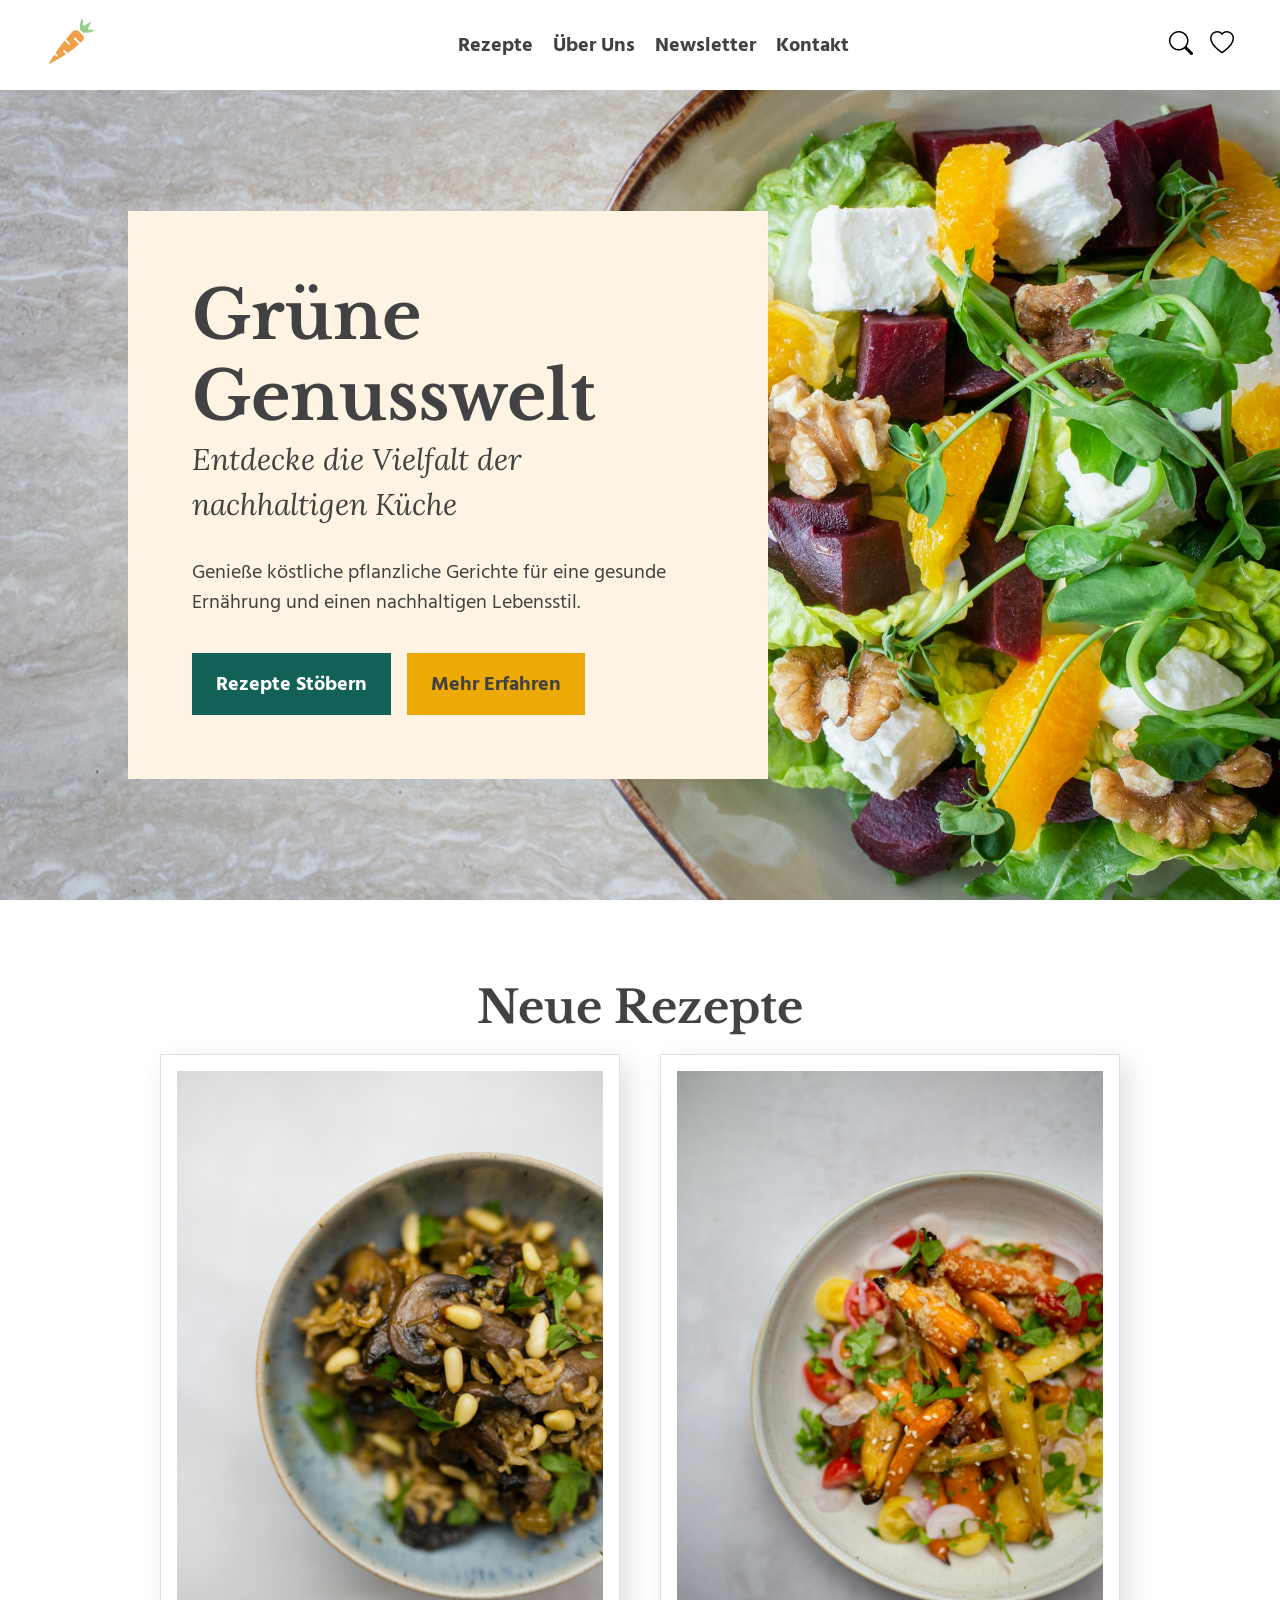
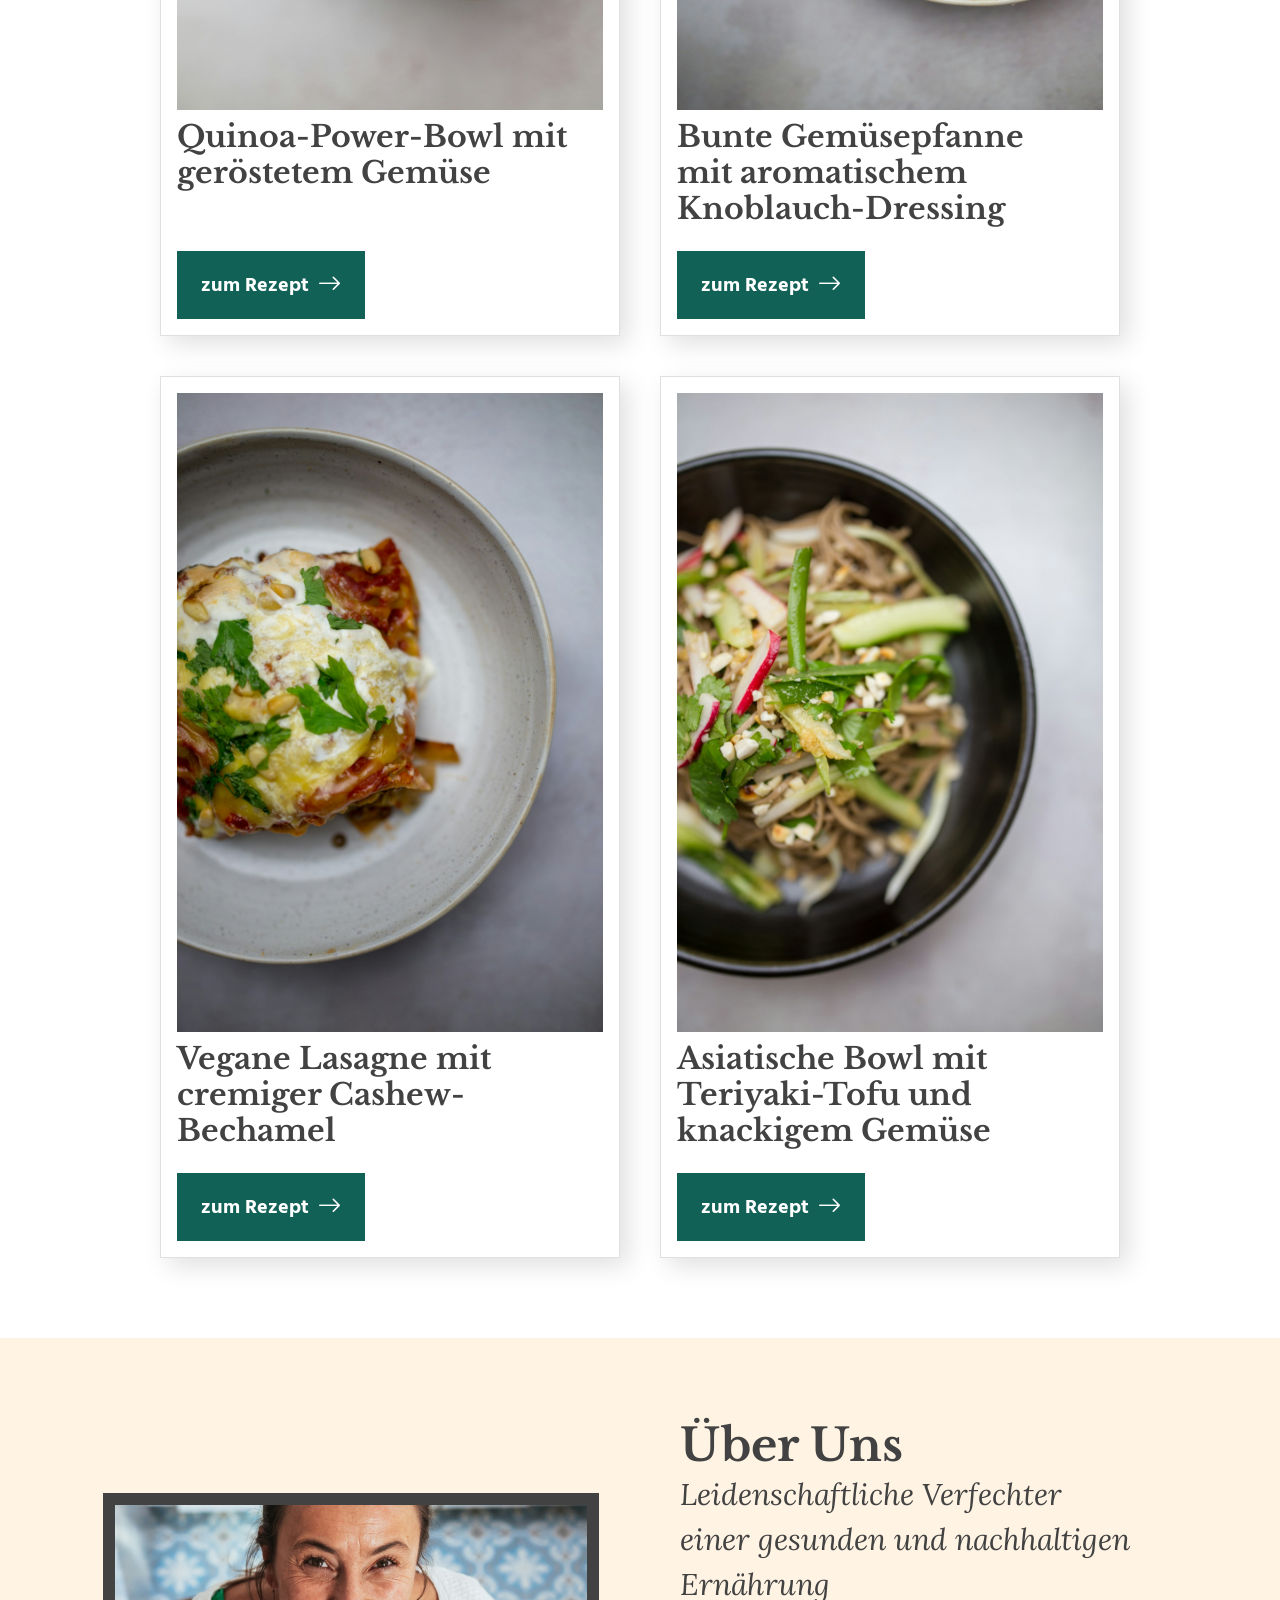
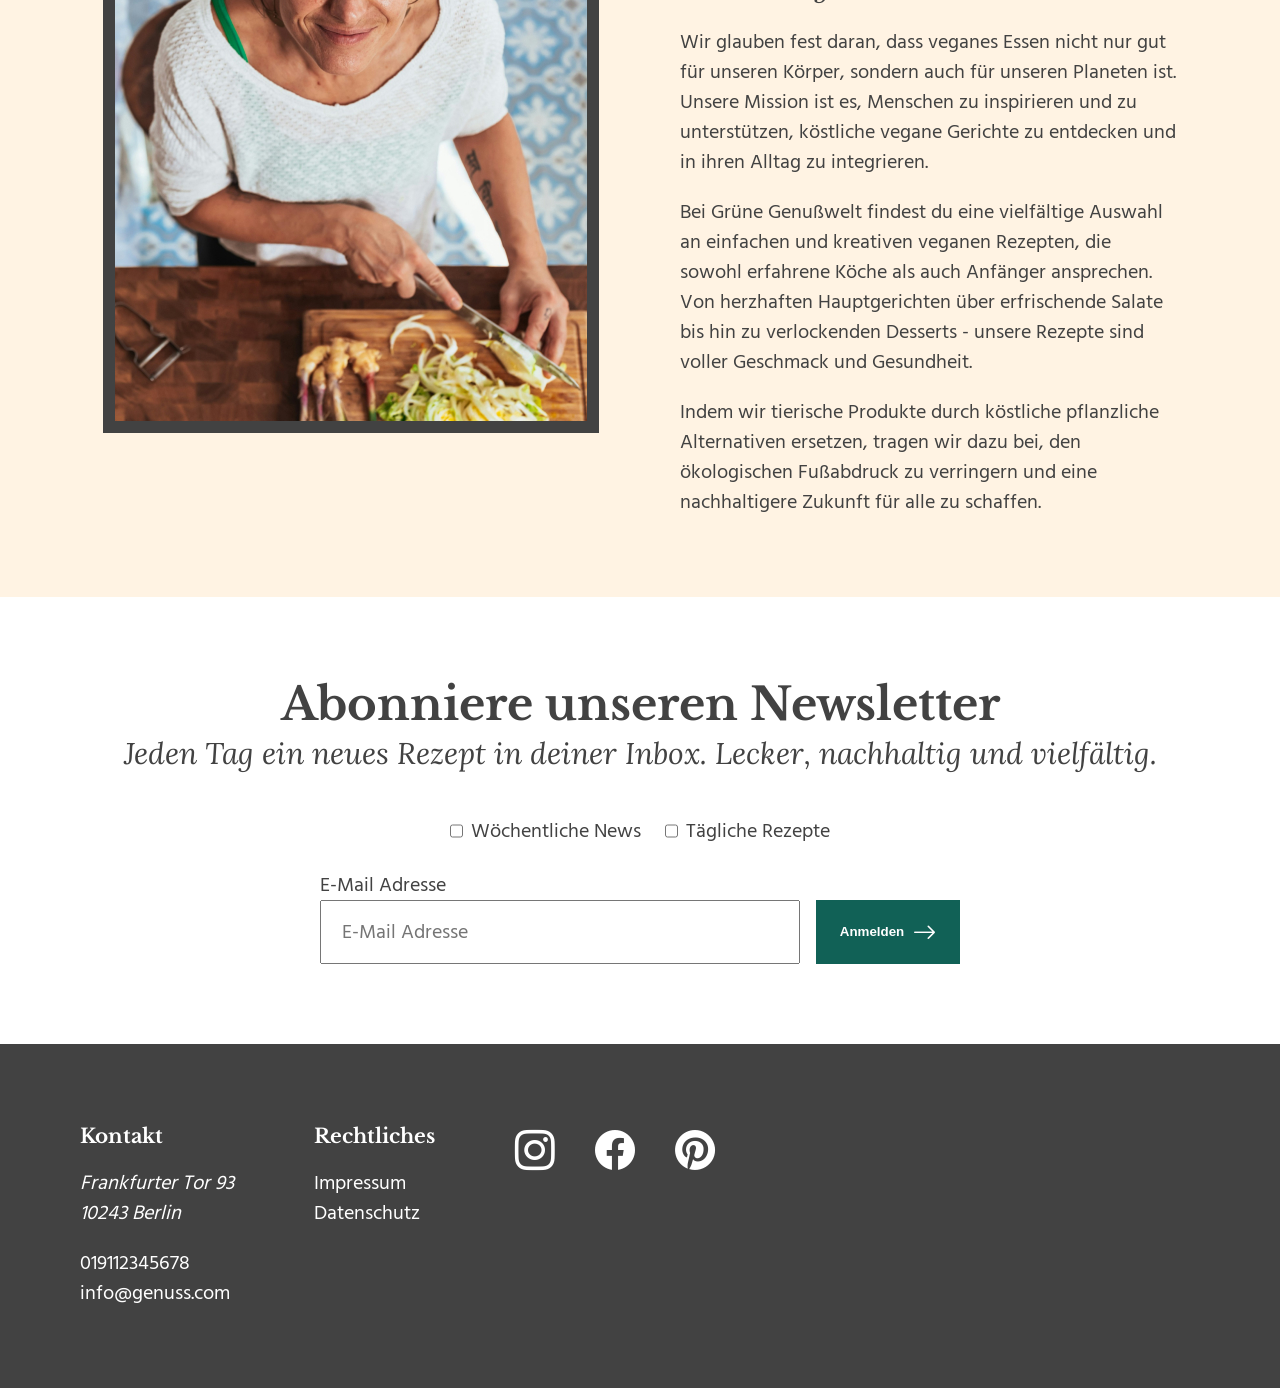
==== index.html @ 485408bf "Initial commit" ====
<!DOCTYPE html>
<html lang="de">

<head>
    <meta charset="UTF-8">
    <meta name="viewport" content="width=device-width, initial-scale=1.0">
    <title>Grüne Genusswelt</title>
    <meta name="description"
        content="Genieße köstliche pflanzliche Gerichte für eine gesunde Ernährung und einen nachhaltigen Lebensstil.">

    <meta name="author" content="Christine Hogg - karrieretutor.de">
    <link rel="icon" type="image/x-icon" href="images/gg-logo.png">
    <meta name="robots" content="index, follow">
    <link rel="stylesheet" href="assets/bootstrap-icons-1.13.2/bootstrap-icons.min.css">
    <link rel="stylesheet" href="css/fonts.css">
    <link rel="stylesheet" href="css/variables.css">
    <link rel="stylesheet" href="css/style.css">
    <link rel="stylesheet" href="css/sections.css">
</head>

<body>
    <header>
        <nav class="flex align-center px-2">
            <a aria-label="zur Startseite" href="index.html"><img src="images/gg-logo.png" alt=""></a>
            <ul class="flex nav-links">
                <li><a href="#rezepte">Rezepte</a></li>
                <li><a href="#about">Über Uns</a></li>
                <li><a href="#newsletter">Newsletter</a></li>
                <li><a href="#kontakt">Kontakt</a></li>
            </ul>
            <div class="icons">
                <button aria-label="suche"><i class="bi bi-search"></i></button>
                <button aria-label="favoriten"> <i class="bi bi-heart"></i></button>
            </div>
            <button aria-label="Menü" onclick="openNav()" class="hamburger"><i class="bi bi-list"></i></button>
        </nav>
        <!-- Overlay -->
        <div id="myNav" class="overlay px-2 py-2 display-none">
            <button onclick="closeNav()" class="closebtn"><i class="bi bi-x-lg"></i></button>
            <div class="overlay-content flex">
                <ul class="flex">
                    <li><a onclick="closeNav()" href="#rezepte">Rezepte</a></li>
                    <li><a onclick="closeNav()" href="#about">Über Uns</a></li>
                    <li><a onclick="closeNav()" href="#newsletter">Newsletter</a></li>
                    <li><a onclick="closeNav()" href="#kontakt">Kontakt</a></li>
                </ul>
            </div>
        </div>
    </header>
    <main>
        <section class="hero flex align-center">
            <div class="cta px-3 py-3 flex">
                <div>
                    <div>
                        <h1>Grüne Genusswelt</h1>
                        <p class="subheading">Entdecke die Vielfalt der nachhaltigen Küche</p>
                    </div>
                    <br>
                    <p>Genieße köstliche pflanzliche Gerichte für eine gesunde Ernährung und einen nachhaltigen
                        Lebensstil.</p>
                </div>
                <div class="buttons-container flex">
                    <a href="#rezepte" class="btn-primary btn">Rezepte Stöbern</a>
                    <a href="#about" class="btn-secondary btn">Mehr Erfahren</a>
                </div>
            </div>
        </section>
        <!-- Neue Rezepte -->
        <section id="rezepte" class="neue-rezepte flex align-center py-4">
            <h2>Neue Rezepte</h2>
            <div class="card-container">
                <article class="card">
                    <div>
                        <img src="images/rezept-1.jpg" alt="Eine Quinoa-Power-Bowl mit geröstetem Gemüse">
                        <h3>Quinoa-Power-Bowl mit geröstetem Gemüse</h3>
                    </div>
                    <a class="btn btn-primary" href="rezept-1.html">zum Rezept <i class="bi bi-arrow-right"></i></a>
                </article>
                <article class="card">
                    <div>
                        <img src="images/rezept-2.jpg" alt="Bunte Gemüsepfanne mit aromatischem Knoblauch-Dressing">
                        <h3>Bunte Gemüsepfanne mit aromatischem Knoblauch-Dressing</h3>
                    </div>
                    <a class="btn btn-primary" href="">zum Rezept <i class="bi bi-arrow-right"></i></a>
                </article>
                <article class="card">
                    <div>
                        <img src="images/rezept-3.jpg" alt="Eine Vegane Lasagne mit cremiger Cashew-Bechamel">
                        <h3>Vegane Lasagne mit cremiger Cashew-Bechamel</h3>
                    </div>
                    <a class="btn btn-primary" href="">zum Rezept <i class="bi bi-arrow-right"></i></a>
                </article>
                <article class="card">
                    <div>
                        <img src="images/rezept-4.jpg"
                            alt="Eine Asiatische Bowl mit Teriyaki-Tofu und knackigem Gemüse">
                        <h3>Asiatische Bowl mit Teriyaki-Tofu und knackigem Gemüse</h3>
                    </div>
                    <a class="btn btn-primary" href="">zum Rezept <i class="bi bi-arrow-right"></i></a>
                </article>
            </div>
        </section>
        <!-- Über Uns -->
        <section id="about" class="about flex justify-center align-center px-4 py-4">
            <div>
                <img src="images/gg-profile-pic.jpg" alt="Eine Person, die Gemüse schneidet">
            </div>
            <div class="about-text flex">
                <div>
                    <h2>Über Uns</h2>
                    <p class="subheading">Leidenschaftliche Verfechter einer gesunden und nachhaltigen Ernährung</p>
                </div>
                <p>Wir glauben fest daran, dass veganes Essen nicht nur gut für unseren Körper, sondern auch für unseren
                    Planeten ist. Unsere Mission ist es, Menschen zu inspirieren und zu unterstützen, köstliche vegane
                    Gerichte zu entdecken und in ihren Alltag zu integrieren.</p>
                <p>Bei Grüne Genußwelt findest du eine vielfältige Auswahl an einfachen und kreativen veganen Rezepten,
                    die sowohl erfahrene Köche als auch Anfänger ansprechen. Von herzhaften Hauptgerichten über
                    erfrischende Salate bis hin zu verlockenden Desserts - unsere Rezepte sind voller Geschmack und
                    Gesundheit.</p>
                <p>Indem wir tierische Produkte durch köstliche pflanzliche Alternativen ersetzen, tragen wir dazu bei,
                    den ökologischen Fußabdruck zu verringern und eine nachhaltigere Zukunft für alle zu schaffen.</p>
            </div>
        </section>
        <!-- Newsletter -->
        <section id="newsletter" class="newsletter flex justify-center text-align-center px-4 py-4">
            <div>
                <h2>Abonniere unseren Newsletter</h2>
                <p class="subheading">Jeden Tag ein neues Rezept in deiner Inbox. Lecker, nachhaltig und vielfältig.</p>
            </div>
            <form action="#" method="post" class="newsletter-form flex">
                <div class="checkboxes flex justify-center">
                    <div class="checkbox-1 flex">
                        <input type="checkbox" name="weekly" id="weekly">
                        <label for="weekly">Wöchentliche News</label>
                    </div>
                    <div class="checkbox-2 flex">
                        <input type="checkbox" name="daily" id="daily">
                        <label for="daily">Tägliche Rezepte</label>
                    </div>
                </div>
                <div class="anmelden flex justify-center">
                    <div class="flex text-align-left">
                        <label for="email">E-Mail Adresse</label>
                        <input type="email" id="email" name="email" placeholder="E-Mail Adresse">
                    </div>
                    <button class="btn-primary btn" type="submit">Anmelden <i class="bi bi-arrow-right"></i></button>
                </div>
            </form>
        </section>
    </main>
    <footer id="kontakt" class="flex px-4 py-4">
        <div class="contact flex">
            <h4>Kontakt</h4>
            <address>Frankfurter Tor 93 <br>
                10243 Berlin</address>
            <div>
                <a href="tel:019112345678">019112345678</a><br>
                <a href="mailto:info@genuss.com">info@genuss.com</a>
            </div>
        </div>
        <div class="rechtliches flex">
            <h4>Rechtliches</h4>
            <ul>
                <li><a href="#">Impressum</a></li>
                <li><a href="#">Datenschutz</a></li>
            </ul>
        </div>
        <div class="social-icons flex">
            <a aria-label="instagram" href="#"><i class="bi bi-instagram"></i></a>
            <a aria-label="facebook" href="#"><i class="bi bi-facebook"></i></a>
            <a aria-label="pinterest" href="#"><i class="bi bi-pinterest"></i></a>
        </div>
    </footer>
    <script>
        function openNav() {
            document.getElementById("myNav").classList.add("display-block");
            document.querySelector("main").style.filter = "brightness(45%)";
            document.querySelector("body").style.overflow = "hidden";
        }

        function closeNav() {
            document.getElementById("myNav").classList.remove("display-block");
            document.querySelector("main").style.filter = "brightness(100%)";
            document.querySelector("body").style.overflow = "visible";
        }
    </script>
</body>

</html>
---- css/fonts.css ----
@font-face {
    font-family: 'Hind Madurai';
    src: url('../fonts/HindMadurai-Regular.woff2') format('woff2'), url('../fonts/HindMadurai-Regular.woff') format('woff');
    font-weight: normal;
    font-style: normal;
    font-display: swap;
}

@font-face {
    font-family: 'Hind Madurai';
    src: url('../fonts/HindMadurai-Bold.woff2') format('woff2'), url('../fonts/HindMadurai-Bold.woff') format('woff');
    font-weight: bold;
    font-style: normal;
    font-display: swap;
}

@font-face {
    font-family: 'Libre Baskerville';
    src: url('../fonts/LibreBaskerville-Bold.woff2') format('woff2'), url('../fonts/LibreBaskerville-Bold.woff') format('woff');
    font-weight: bold;
    font-style: normal;
    font-display: swap;
}

@font-face {
    font-family: 'Lora';
    src: url('../fonts/Lora-Italic.woff2') format('woff2'), url('../fonts/Lora-Italic.woff') format('woff');
    font-weight: normal;
    font-style: italic;
    font-display: swap;
}
---- css/variables.css ----
:root {
    --primary: #116156;
    --secondary: #EDAA05;
    --base: #FFF3E3;
    --base-opacity: rgba(255, 243, 227, 0.8);
    --light: #E0E0E0;
    --dark: #424242;
    --body-text: 'Hind Madurai', Arial, Helvetica, sans-serif;
    --display-text: 'Libre Baskerville', 'Times New Roman', serif;
    --subheading: 'Lora', 'Times New Roman', serif;
}
---- css/style.css ----
*,
*::before,
*::after {
    box-sizing: border-box;
    margin: 0;
    scroll-behavior: smooth;
}

/* Schriften */
html {
    font-family: var(--body-text);
    /* 125% = 20px (die neue Basisschriftgröße) */
    /* 100% = 16px */
    font-size: 125%;
    color: var(--dark);
    text-wrap: pretty;
    line-height: 1.5;
}

h1 {
    /* 3.375 * 20px (die neue Basisschriftgröße) */
    font-size: 3.375rem;
}

h2 {
    font-size: 2.25rem;
}

.subheading {
    font-size: 1.5rem;
    font-family: var(--subheading);
}

h3 {
    font-size: 1.5rem;
}

h4 {
    font-size: 1rem;
}

h1,
h2,
h3,
h4 {
    font-family: var(--display-text);
    line-height: 1.2;
    letter-spacing: -2;
}

/* Abstände */
/* Horizontal */
/* p = padding */
/* x = horizontal */
.px-1 {
    padding-left: 1rem;
    padding-right: 1rem;
}

.px-2 {
    padding-left: 2rem;
    padding-right: 2rem;
}

.px-3 {
    padding-left: 3.2rem;
    padding-right: 3.2rem;
}

.px-4 {
    padding-left: 4rem;
    padding-right: 4rem;
}

/* Vertikal */
.py-1 {
    padding-top: 1rem;
    padding-bottom: 1rem;
}

.py-2 {
    padding-top: 2rem;
    padding-bottom: 2rem;
}

.py-3 {
    padding-top: 3.2rem;
    padding-bottom: 3.2rem;
}

.py-4 {
    padding-top: 4rem;
    padding-bottom: 4rem;
}

/* Bilder reponsiv */
img {
    max-width: 100%;
    height: auto;
}

/* Schriftformatierung */
.text-align-center {
    text-align: center;
}

.text-align-left {
    text-align: left;
}

/* Flex */
.flex {
    display: flex;
}

.align-center {
    align-items: center;
}

.justify-center {
    justify-content: center;
}

/* Links */
a {
    color: var(--dark);
    text-decoration: none;
    font-weight: bold;
}

/* Buttons */
.btn {
    padding: 0.8rem 1.2rem;
    border: none;
    text-align: center;
    display: flex;
    align-items: center;
    justify-content: center;
    gap: 0.4rem;
    font-weight: bold;
    cursor: pointer;
}

.btn-primary {
    background-color: var(--primary);
    color: white;
}

.btn-secondary {
    background-color: var(--secondary);
}

button {
    border: none;
    background-color: transparent;
    cursor: pointer;
}

a:hover,
.btn:hover {
    filter: brightness(80%);
    text-decoration: underline;
}

a:focus-visible,
button:focus-visible {
    outline: 2px solid var(--primary);
}

i {
    font-size: 1.2rem;
}

@media screen and (width<=992px) {
    html {
        font-size: 100%;
    }
}
---- css/sections.css ----
/* Header */
/* Navigation */
nav {
    justify-content: space-between;
    min-height: 10vh;
}

nav ul {
    list-style-type: none;
    gap: 1rem;
}

/* Hero */
.hero {
    background-image: url("../images/gg-hero.jpg");
    background-position: center;
    background-size: cover;
    min-height: 90vh;
}

.cta {
    flex-direction: column;
    gap: 1.8rem;
    background-color: var(--base);
    margin-left: 10%;
    /* width: 50%;
    max-width: 800px; */
    width: min(800px, 50%);
}

.buttons-container {
    gap: 0.8rem;
}

/* Neue Rezepte */
.neue-rezepte {
    flex-direction: column;
    gap: 1rem;

}

.card-container {
    display: grid;
    /* auto-fit = Spaltenanzahl wird automatisch berechnet */
    grid-template-columns: repeat(auto-fit, minmax(320px, 1fr));
    gap: 2rem;
    width: 75%;
}

.card {
    border: 1px solid var(--light);
    box-shadow: 8px 8px 24px #E0E0E0;
    padding: 0.8rem;
    display: flex;
    flex-direction: column;
    gap: 1.2rem;
    justify-content: space-between;
    align-items: start;
}

/* About */
.about {
    background-color: var(--base);
    gap: 4rem;
    flex-wrap: wrap;
}

.about>div {
    flex-grow: 0;
    flex-shrink: 1;
    flex-basis: 497px;
}

.about-text {
    flex-direction: column;
    gap: 1rem;
}

/* Newsletter */
.newsletter {
    flex-direction: column;
    gap: 2rem;
}

input,
select,
textarea {
    font: inherit;
}

.newsletter-form {
    flex-direction: column;
    gap: 1.2rem;
}

.checkboxes {
    gap: 1.2rem;
}

.checkbox-1,
.checkbox-2 {
    gap: 0.4rem;
    accent-color: var(--light);
}

.anmelden {
    gap: 0.8rem;
    align-items: end;
    flex-wrap: wrap;
}

.anmelden>div {
    flex-direction: column;
}

.anmelden input[type="email"] {
    min-height: 3.2rem;
    width: 24rem;
    padding: 0 1rem;
}

.anmelden button {
    min-height: 3.2rem;
    line-height: 0;
}

/* footer */
footer {
    background-color: var(--dark);
    color: white;
    gap: 4rem;
    flex-wrap: wrap;
}

footer a {
    color: white;
    font-weight: normal;
}

footer ul {
    list-style: none;
    padding: 0;
}

.social-icons {
    gap: 2rem;
}

footer i {
    font-size: 2rem;
}

.contact,
.rechtliches {
    flex-direction: column;
    gap: 1rem;
}

/* Hamburger */
.hamburger {
    display: none;
}

/* Overlay */
.overlay {
    position: absolute;
    top: 0;
    right: 0;
    background-color: white;
    height: 100svh;
    width: 50%;
    z-index: 9999;
}

.overlay-content ul {
    flex-direction: column;
    gap: 1rem;
    margin-top: 2rem;
    list-style-type: none;
    padding: 0;
}

.overlay-content a {
    font-size: 1.25rem;
}

.closebtn i,
.hamburger i {
    font-size: 1.8rem;
}

/* Overlay Navigation */
.display-none {
    display: none;
}

.display-block {
    display: block;
}

@media screen and (width<=992px) {
    .cta {
        width: 75%;
        margin: 0 auto;
        text-align: center;
    }

    .buttons-container {
        flex-direction: column;
        align-items: center;
    }

    .buttons-container a {
        min-width: 14rem;
    }
}

@media screen and (width<576px) {

    nav .icons,
    .nav-links {
        display: none;
    }

    .hamburger {
        display: block;
    }

    .hero {
        align-items: flex-end;
    }

    .cta {
        width: 100%;
        background-color: var(--base-opacity);
    }

    .card-container {
        width: 90%;
    }

    .card {
        align-items: stretch;
        text-align: center;
    }

    .about {
        padding: 1rem;
    }

    .newsletter {
        padding: 1rem;
    }

    .anmelden input[type="email"] {
        width: 100%;
    }

    .anmelden div {
        width: 100%;
    }
}
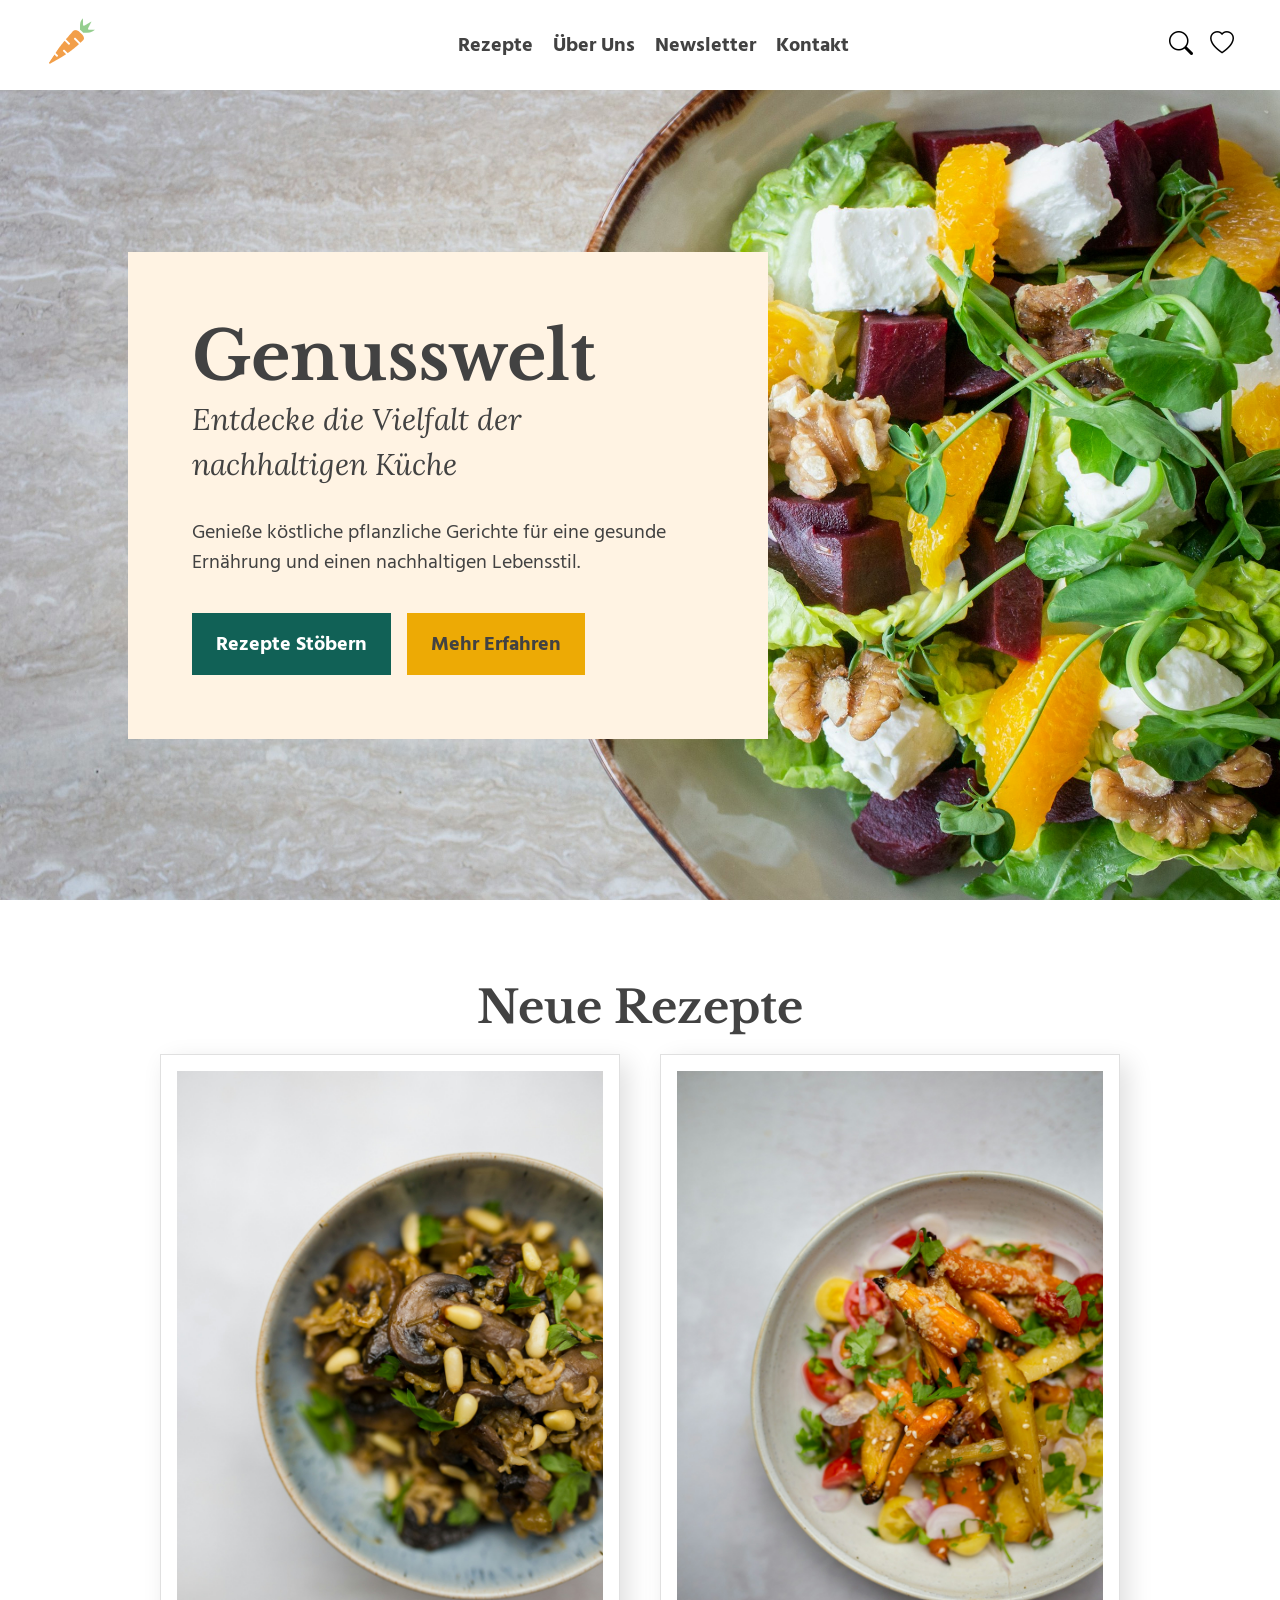
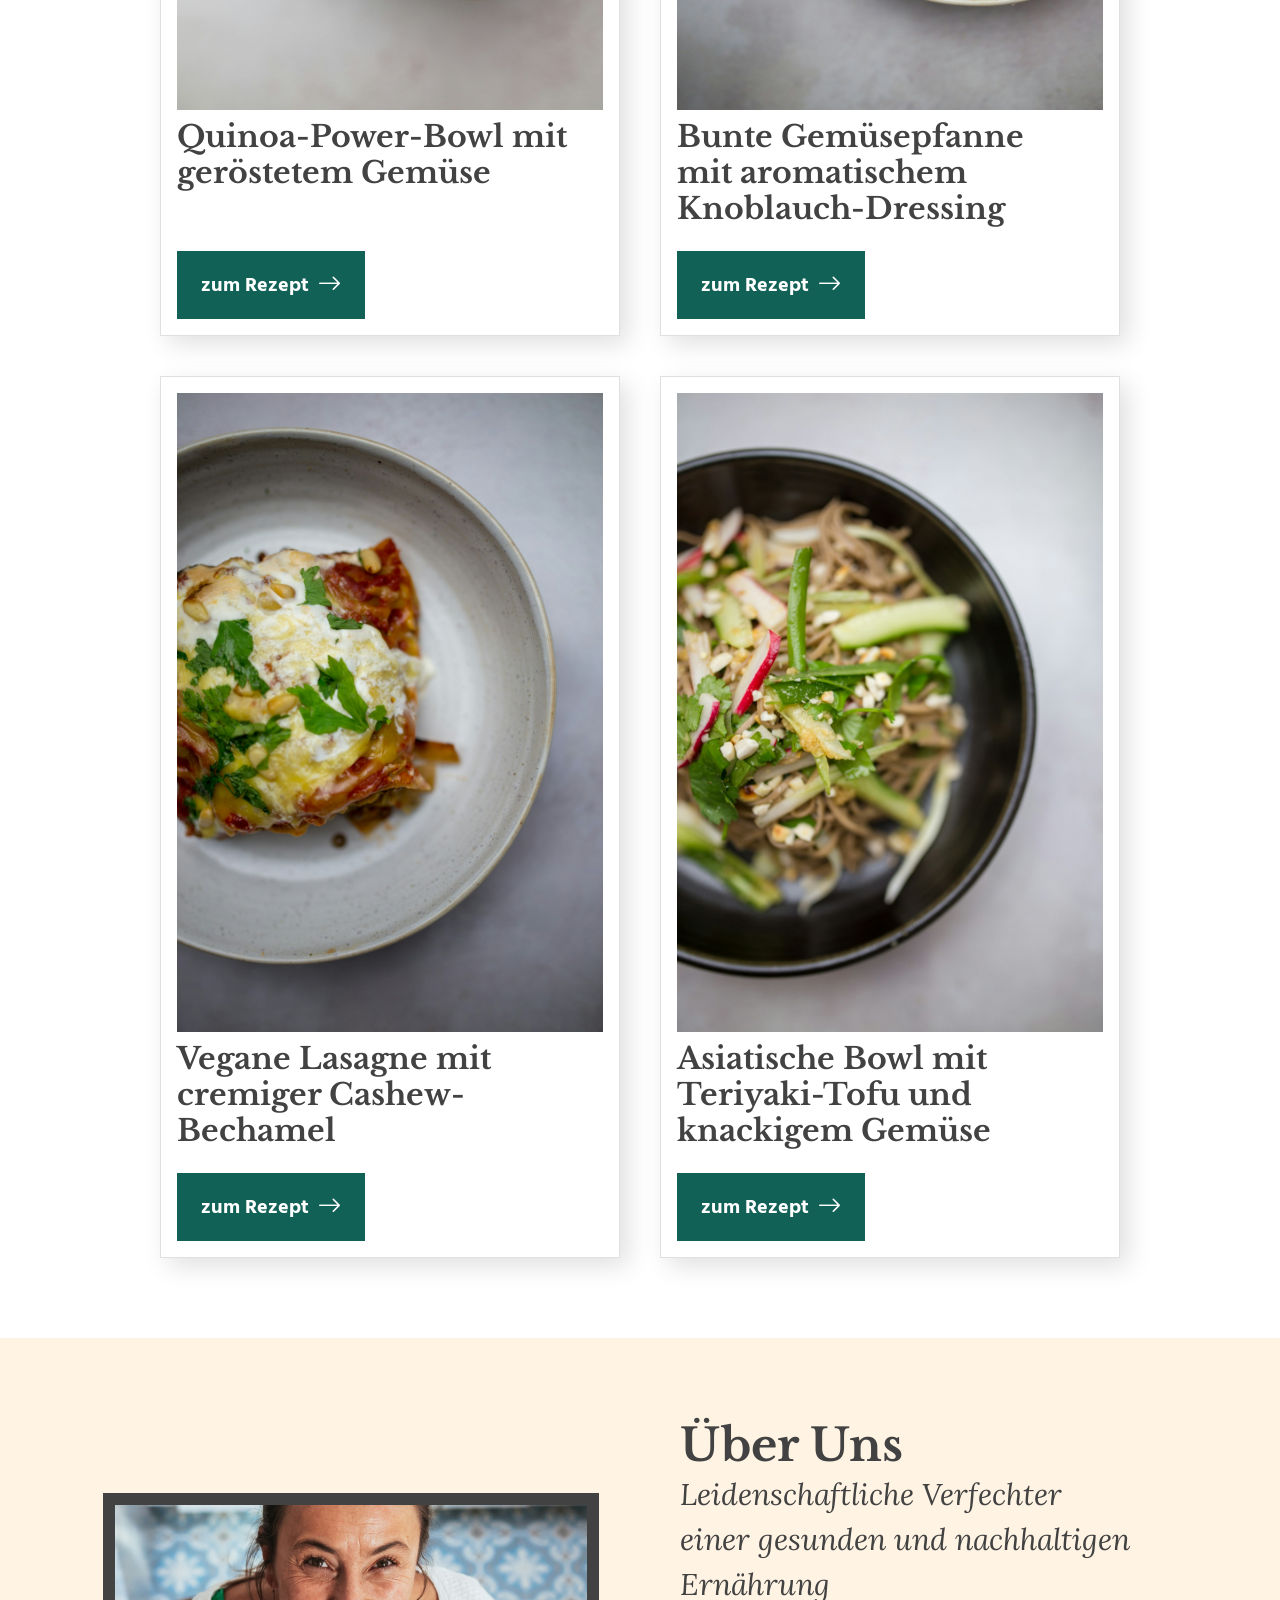
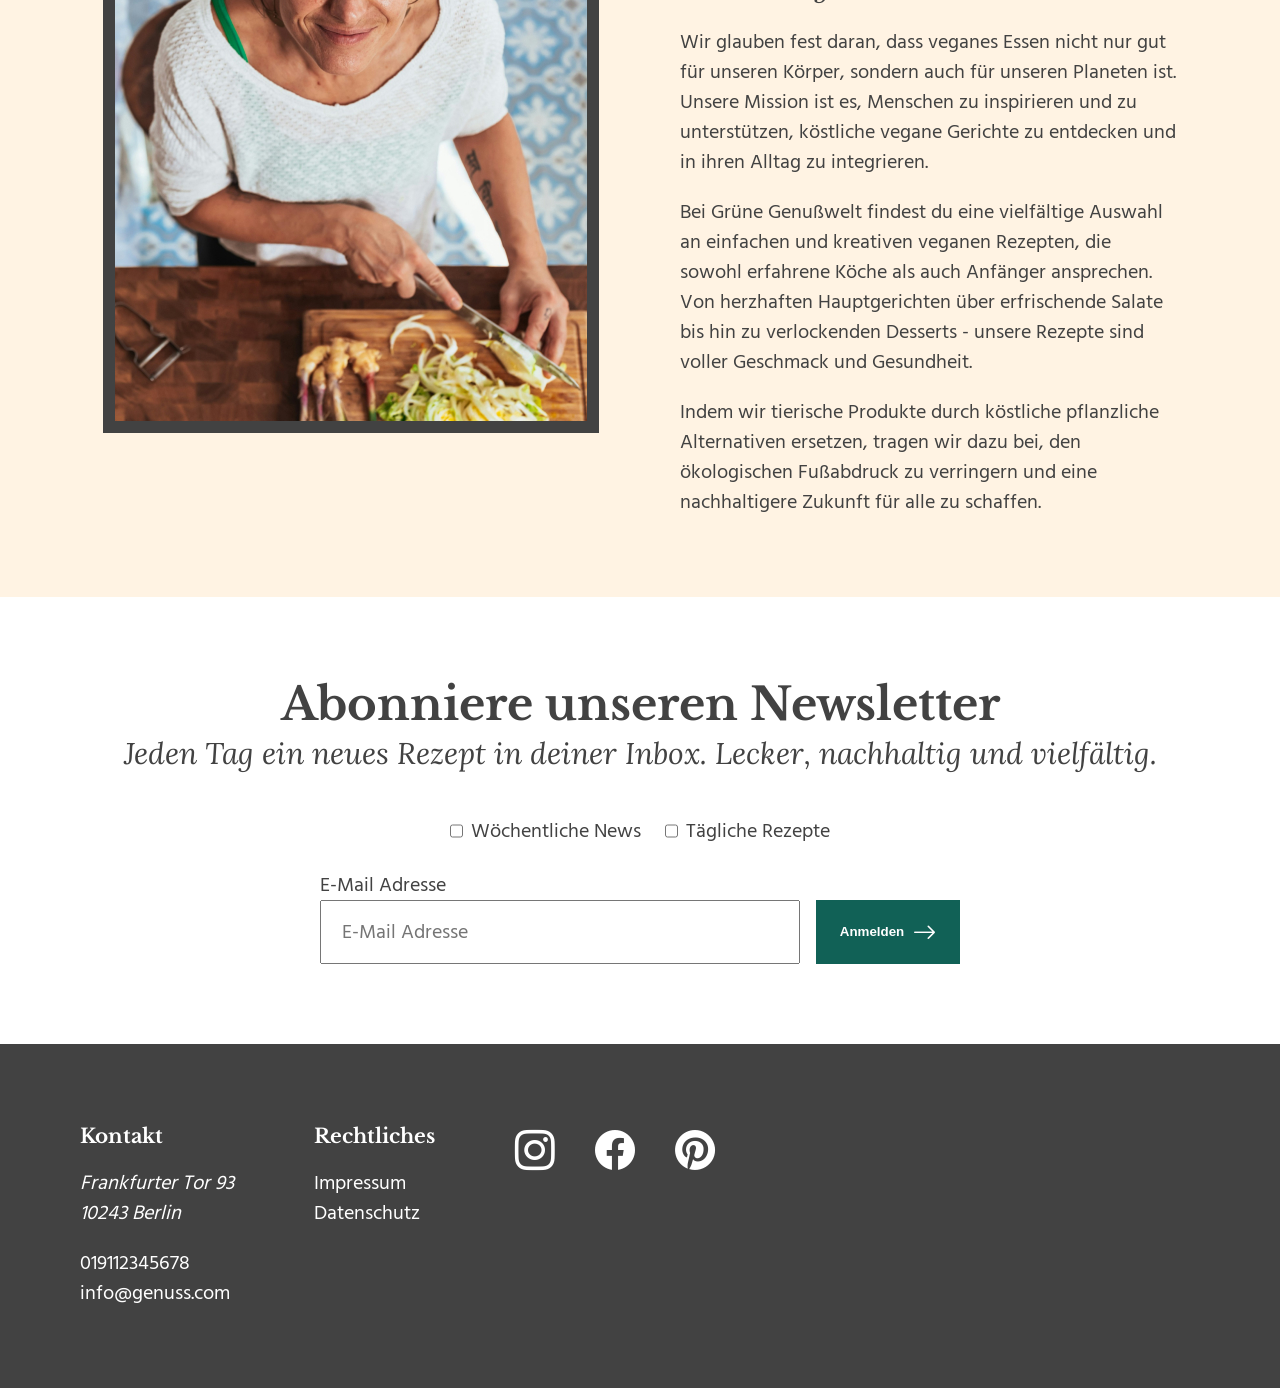
==== commit 9751fdfc: "Homepage Rechtschreibfehler korrigiert" ====
--- a/index.html
+++ b/index.html
@@ -52,7 +52,7 @@
             <div class="cta px-3 py-3 flex">
                 <div>
                     <div>
-                        <h1>Grüne Genusswelt</h1>
+                        <h1>Genusswelt</h1>
                         <p class="subheading">Entdecke die Vielfalt der nachhaltigen Küche</p>
                     </div>
                     <br>
